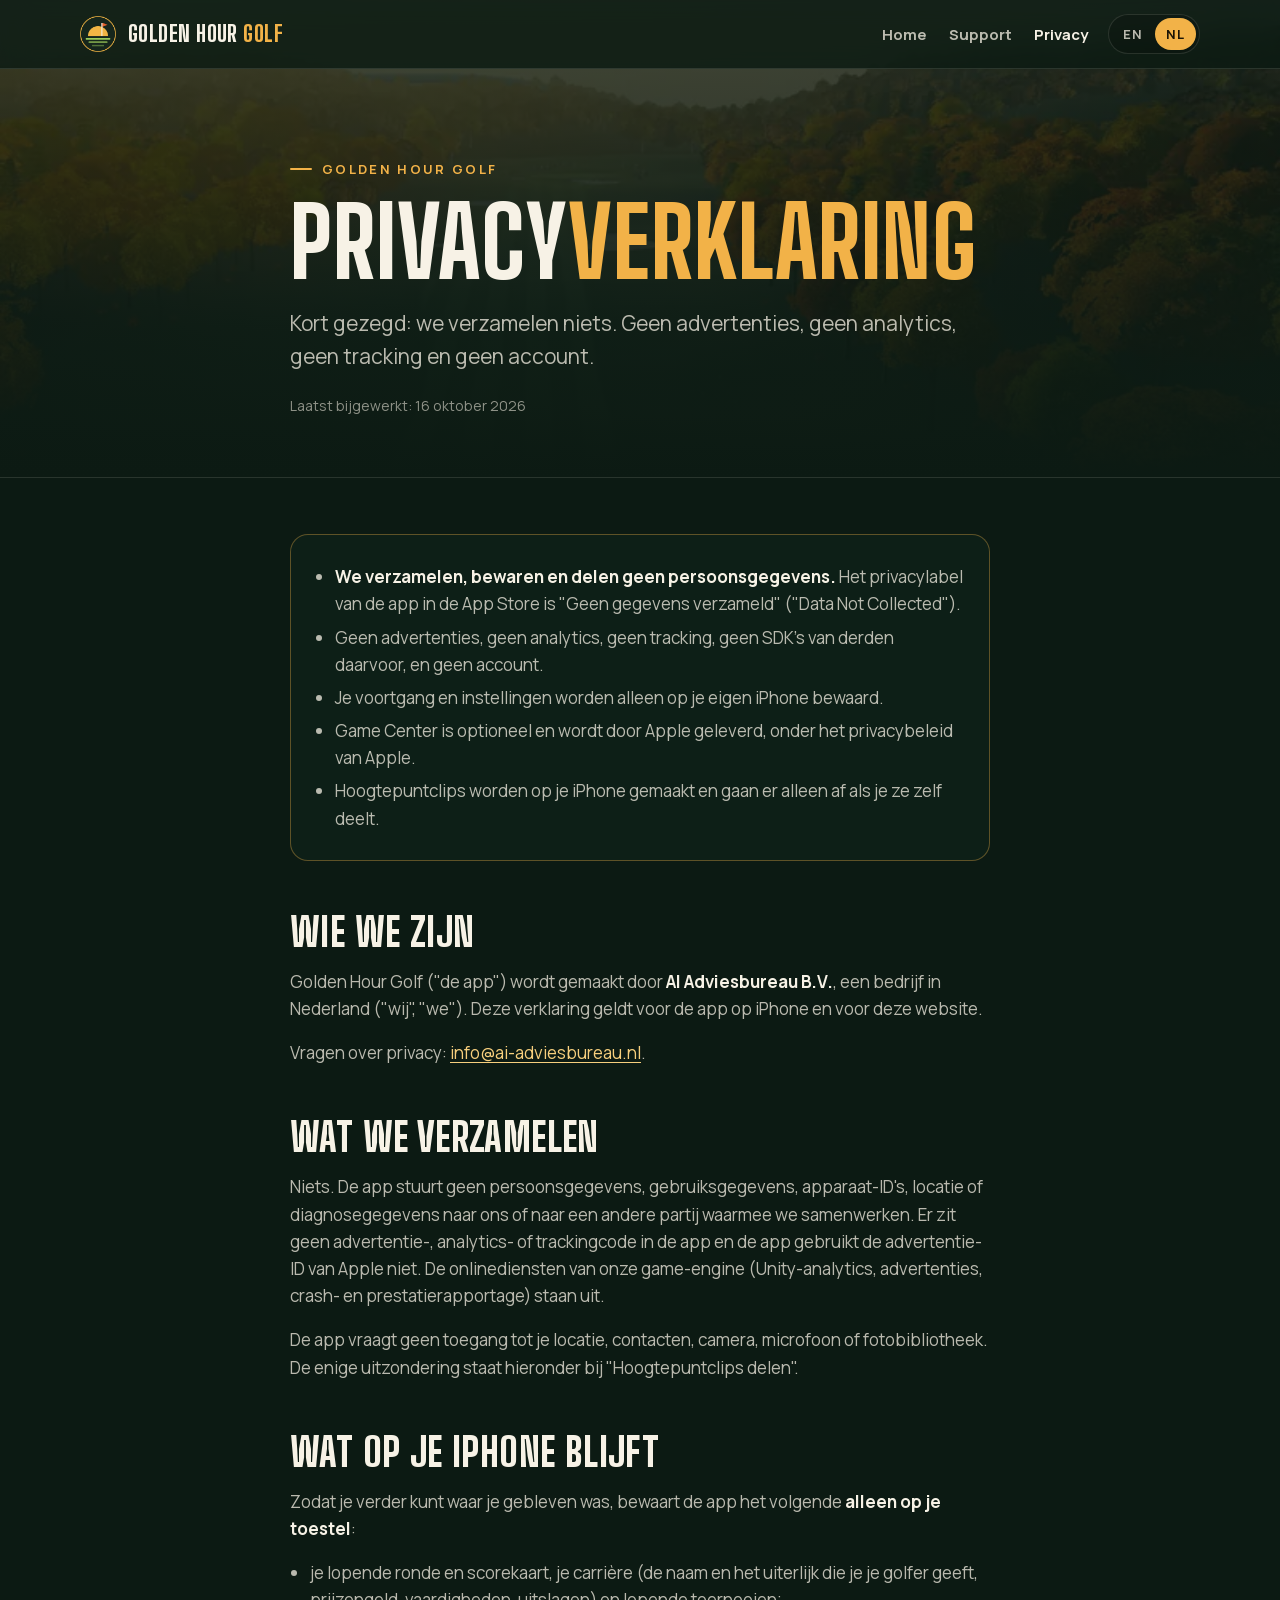
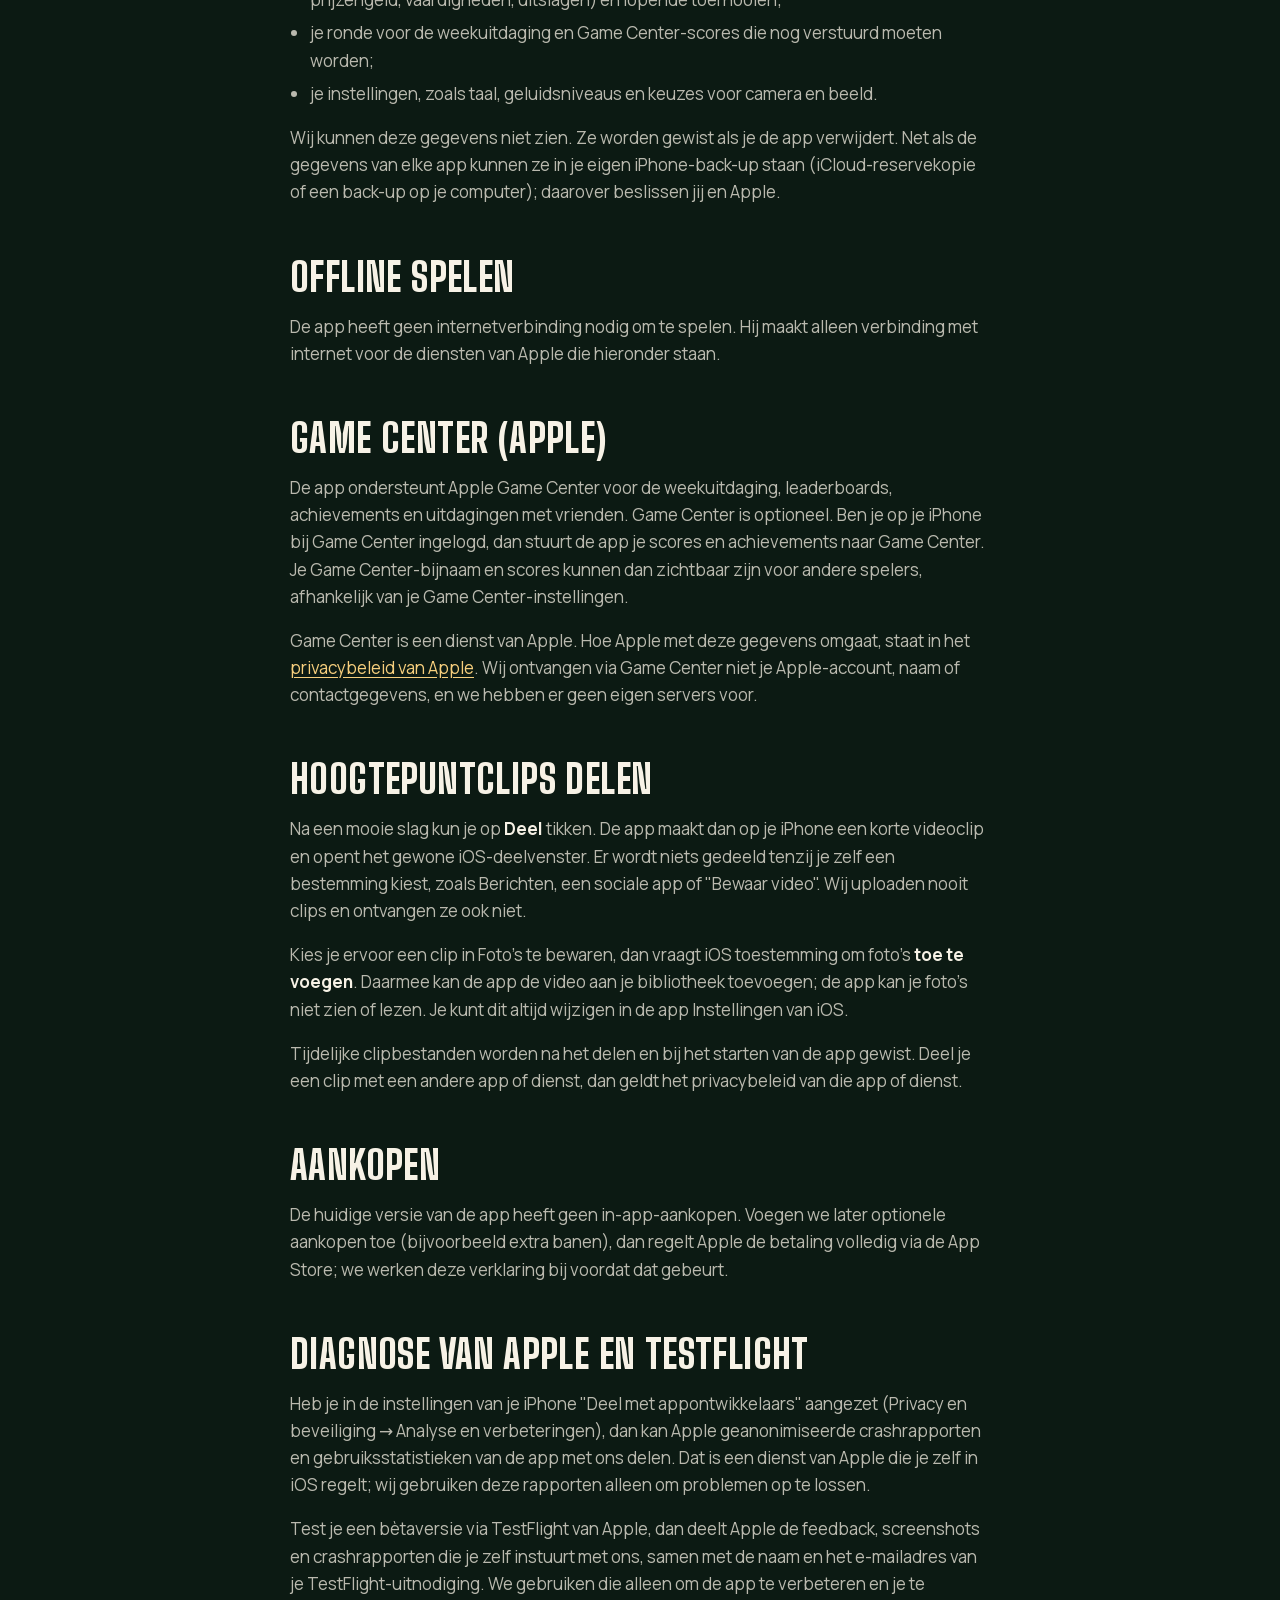
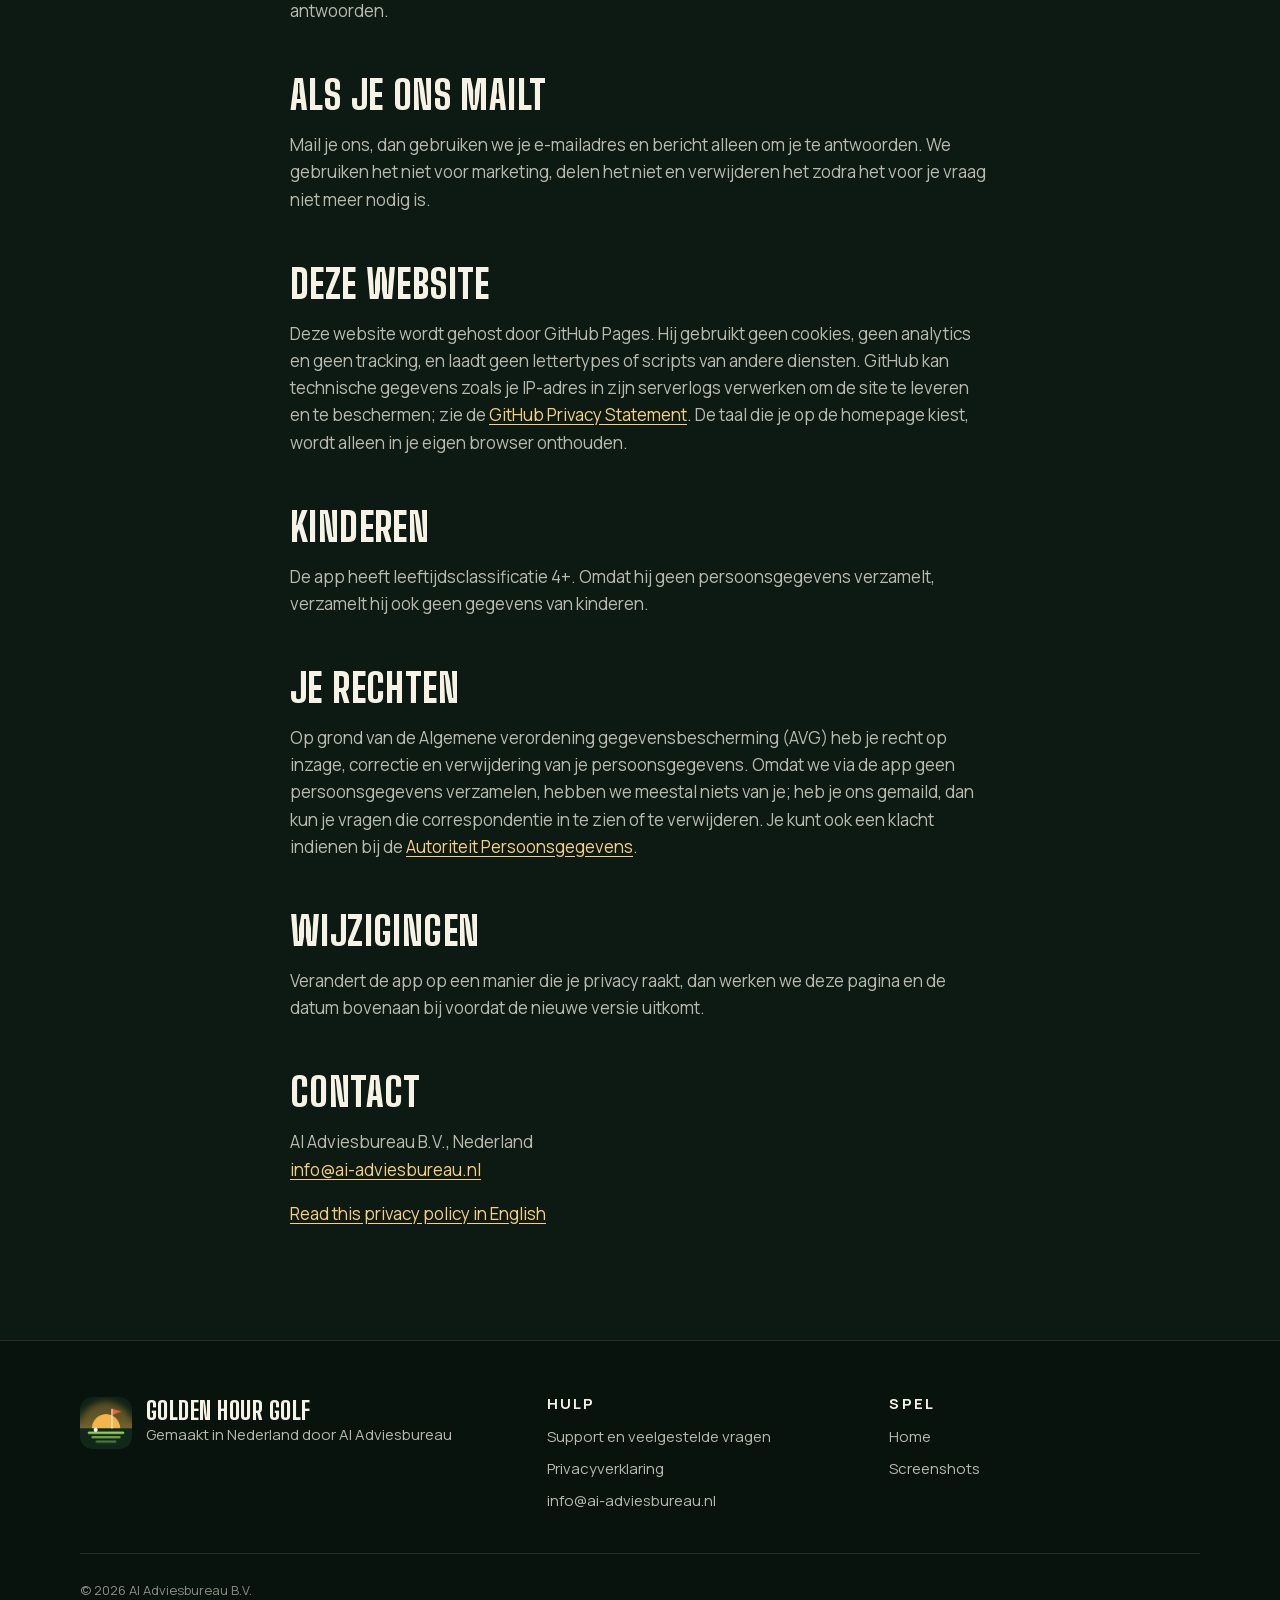
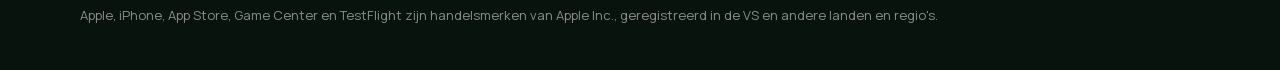
==== privacy-nl.html @ c40ef4cb "Golden Hour Golf website Co-Authored-By: Claude Opus 5.5 <noreply@anthropic.com>" ====
<!doctype html>
<html lang="nl">
<head>
  <meta charset="utf-8">
  <meta name="viewport" content="width=device-width, initial-scale=1, viewport-fit=cover">
  <title>Privacyverklaring · Golden Hour Golf</title>
  <meta name="description" content="Privacyverklaring van Golden Hour Golf voor iPhone. We verzamelen geen persoonsgegevens: geen advertenties, geen analytics, geen tracking, geen account.">
  <link rel="canonical" href="https://ai-adviesbureau.github.io/golden-hour-golf/privacy-nl.html">
  <link rel="alternate" hreflang="en" href="https://ai-adviesbureau.github.io/golden-hour-golf/privacy.html">
  <link rel="alternate" hreflang="nl" href="https://ai-adviesbureau.github.io/golden-hour-golf/privacy-nl.html">
  <meta name="theme-color" content="#0c1a13">
  <link rel="icon" type="image/png" sizes="32x32" href="assets/img/favicon-32.png">
  <link rel="apple-touch-icon" href="assets/img/apple-touch-icon.png">
  <meta property="og:type" content="website">
  <meta property="og:site_name" content="Golden Hour Golf">
  <meta property="og:title" content="Privacyverklaring · Golden Hour Golf">
  <meta property="og:description" content="We verzamelen geen persoonsgegevens. Geen advertenties, geen analytics, geen tracking, geen account.">
  <meta property="og:url" content="https://ai-adviesbureau.github.io/golden-hour-golf/privacy-nl.html">
  <meta property="og:image" content="https://ai-adviesbureau.github.io/golden-hour-golf/assets/img/og-image.jpg">
  <meta property="og:locale" content="nl_NL">
  <meta name="twitter:card" content="summary_large_image">
  <link rel="stylesheet" href="assets/css/site.css">
</head>
<body>
  <a class="skip-link" href="#main">Naar de inhoud</a>
  <header class="site-header always-solid">
    <nav class="wrap nav" aria-label="Hoofdmenu">
      <a class="brand" href="./?lang=nl" aria-label="Golden Hour Golf, home"><img src="assets/img/logo.png" alt="" width="36" height="36"><span class="brand-text">Golden Hour <span>Golf</span></span></a>
      <ul class="nav-links">
        <li><a href="./?lang=nl">Home</a></li>
        <li><a href="support-nl.html">Support</a></li>
        <li><a href="privacy-nl.html" aria-current="page">Privacy</a></li>
      </ul>
      <div class="lang-switch" aria-label="Taal">
        <a href="privacy.html" lang="en" hreflang="en">EN</a>
        <a href="privacy-nl.html" aria-current="true" lang="nl" hreflang="nl">NL</a>
      </div>
    </nav>
  </header>

  <main id="main">
    <div class="doc-hero">
      <img src="assets/img/course-800.webp" alt="" width="800" height="431">
      <div class="wrap">
        <p class="eyebrow">Golden Hour Golf</p>
        <h1>Privacy<span class="gold">verklaring</span></h1>
        <p class="lead">Kort gezegd: we verzamelen niets. Geen advertenties, geen analytics, geen tracking en geen account.</p>
        <p class="updated">Laatst bijgewerkt: 16 oktober 2026</p>
      </div>
    </div>

    <article class="wrap doc">
      <div class="summary-box">
        <ul>
          <li><strong>We verzamelen, bewaren en delen geen persoonsgegevens.</strong> Het privacylabel van de app in de App Store is "Geen gegevens verzameld" ("Data Not Collected").</li>
          <li>Geen advertenties, geen analytics, geen tracking, geen SDK's van derden daarvoor, en geen account.</li>
          <li>Je voortgang en instellingen worden alleen op je eigen iPhone bewaard.</li>
          <li>Game Center is optioneel en wordt door Apple geleverd, onder het privacybeleid van Apple.</li>
          <li>Hoogtepuntclips worden op je iPhone gemaakt en gaan er alleen af als je ze zelf deelt.</li>
        </ul>
      </div>

      <h2>Wie we zijn</h2>
      <p>Golden Hour Golf ("de app") wordt gemaakt door <strong>AI Adviesbureau B.V.</strong>, een bedrijf in Nederland ("wij", "we"). Deze verklaring geldt voor de app op iPhone en voor deze website.</p>
      <p>Vragen over privacy: <a href="mailto:info@ai-adviesbureau.nl">info@ai-adviesbureau.nl</a>.</p>

      <h2>Wat we verzamelen</h2>
      <p>Niets. De app stuurt geen persoonsgegevens, gebruiksgegevens, apparaat-ID's, locatie of diagnosegegevens naar ons of naar een andere partij waarmee we samenwerken. Er zit geen advertentie-, analytics- of trackingcode in de app en de app gebruikt de advertentie-ID van Apple niet. De onlinediensten van onze game-engine (Unity-analytics, advertenties, crash- en prestatierapportage) staan uit.</p>
      <p>De app vraagt geen toegang tot je locatie, contacten, camera, microfoon of fotobibliotheek. De enige uitzondering staat hieronder bij "Hoogtepuntclips delen".</p>

      <h2>Wat op je iPhone blijft</h2>
      <p>Zodat je verder kunt waar je gebleven was, bewaart de app het volgende <strong>alleen op je toestel</strong>:</p>
      <ul>
        <li>je lopende ronde en scorekaart, je carrière (de naam en het uiterlijk die je je golfer geeft, prijzengeld, vaardigheden, uitslagen) en lopende toernooien;</li>
        <li>je ronde voor de weekuitdaging en Game Center-scores die nog verstuurd moeten worden;</li>
        <li>je instellingen, zoals taal, geluidsniveaus en keuzes voor camera en beeld.</li>
      </ul>
      <p>Wij kunnen deze gegevens niet zien. Ze worden gewist als je de app verwijdert. Net als de gegevens van elke app kunnen ze in je eigen iPhone-back-up staan (iCloud-reservekopie of een back-up op je computer); daarover beslissen jij en Apple.</p>

      <h2>Offline spelen</h2>
      <p>De app heeft geen internetverbinding nodig om te spelen. Hij maakt alleen verbinding met internet voor de diensten van Apple die hieronder staan.</p>

      <h2>Game Center (Apple)</h2>
      <p>De app ondersteunt Apple Game Center voor de weekuitdaging, leaderboards, achievements en uitdagingen met vrienden. Game Center is optioneel. Ben je op je iPhone bij Game Center ingelogd, dan stuurt de app je scores en achievements naar Game Center. Je Game Center-bijnaam en scores kunnen dan zichtbaar zijn voor andere spelers, afhankelijk van je Game Center-instellingen.</p>
      <p>Game Center is een dienst van Apple. Hoe Apple met deze gegevens omgaat, staat in het <a href="https://www.apple.com/nl/legal/privacy/" rel="noopener">privacybeleid van Apple</a>. Wij ontvangen via Game Center niet je Apple-account, naam of contactgegevens, en we hebben er geen eigen servers voor.</p>

      <h2>Hoogtepuntclips delen</h2>
      <p>Na een mooie slag kun je op <strong>Deel</strong> tikken. De app maakt dan op je iPhone een korte videoclip en opent het gewone iOS-deelvenster. Er wordt niets gedeeld tenzij je zelf een bestemming kiest, zoals Berichten, een sociale app of "Bewaar video". Wij uploaden nooit clips en ontvangen ze ook niet.</p>
      <p>Kies je ervoor een clip in Foto's te bewaren, dan vraagt iOS toestemming om foto's <strong>toe te voegen</strong>. Daarmee kan de app de video aan je bibliotheek toevoegen; de app kan je foto's niet zien of lezen. Je kunt dit altijd wijzigen in de app Instellingen van iOS.</p>
      <p>Tijdelijke clipbestanden worden na het delen en bij het starten van de app gewist. Deel je een clip met een andere app of dienst, dan geldt het privacybeleid van die app of dienst.</p>

      <h2>Aankopen</h2>
      <p>De huidige versie van de app heeft geen in-app-aankopen. Voegen we later optionele aankopen toe (bijvoorbeeld extra banen), dan regelt Apple de betaling volledig via de App Store; we werken deze verklaring bij voordat dat gebeurt.</p>

      <h2>Diagnose van Apple en TestFlight</h2>
      <p>Heb je in de instellingen van je iPhone "Deel met appontwikkelaars" aangezet (Privacy en beveiliging → Analyse en verbeteringen), dan kan Apple geanonimiseerde crashrapporten en gebruiksstatistieken van de app met ons delen. Dat is een dienst van Apple die je zelf in iOS regelt; wij gebruiken deze rapporten alleen om problemen op te lossen.</p>
      <p>Test je een bètaversie via TestFlight van Apple, dan deelt Apple de feedback, screenshots en crashrapporten die je zelf instuurt met ons, samen met de naam en het e-mailadres van je TestFlight-uitnodiging. We gebruiken die alleen om de app te verbeteren en je te antwoorden.</p>

      <h2>Als je ons mailt</h2>
      <p>Mail je ons, dan gebruiken we je e-mailadres en bericht alleen om je te antwoorden. We gebruiken het niet voor marketing, delen het niet en verwijderen het zodra het voor je vraag niet meer nodig is.</p>

      <h2>Deze website</h2>
      <p>Deze website wordt gehost door GitHub Pages. Hij gebruikt geen cookies, geen analytics en geen tracking, en laadt geen lettertypes of scripts van andere diensten. GitHub kan technische gegevens zoals je IP-adres in zijn serverlogs verwerken om de site te leveren en te beschermen; zie de <a href="https://docs.github.com/en/site-policy/privacy-policies/github-general-privacy-statement" rel="noopener">GitHub Privacy Statement</a>. De taal die je op de homepage kiest, wordt alleen in je eigen browser onthouden.</p>

      <h2>Kinderen</h2>
      <p>De app heeft leeftijdsclassificatie 4+. Omdat hij geen persoonsgegevens verzamelt, verzamelt hij ook geen gegevens van kinderen.</p>

      <h2>Je rechten</h2>
      <p>Op grond van de Algemene verordening gegevensbescherming (AVG) heb je recht op inzage, correctie en verwijdering van je persoonsgegevens. Omdat we via de app geen persoonsgegevens verzamelen, hebben we meestal niets van je; heb je ons gemaild, dan kun je vragen die correspondentie in te zien of te verwijderen. Je kunt ook een klacht indienen bij de <a href="https://www.autoriteitpersoonsgegevens.nl" rel="noopener">Autoriteit Persoonsgegevens</a>.</p>

      <h2>Wijzigingen</h2>
      <p>Verandert de app op een manier die je privacy raakt, dan werken we deze pagina en de datum bovenaan bij voordat de nieuwe versie uitkomt.</p>

      <h2>Contact</h2>
      <p>AI Adviesbureau B.V., Nederland<br>
      <a href="mailto:info@ai-adviesbureau.nl">info@ai-adviesbureau.nl</a></p>
      <p><a href="privacy.html" hreflang="en" lang="en">Read this privacy policy in English</a></p>
    </article>
  </main>

  <footer class="site-footer">
    <div class="wrap">
      <div class="footer-grid">
        <div>
          <div class="made-in"><img src="assets/img/app-icon-256.png" alt="" width="52" height="52" loading="lazy"><div><strong>Golden Hour Golf</strong><span>Gemaakt in Nederland door AI Adviesbureau</span></div></div>
        </div>
        <div>
          <h2>Hulp</h2>
          <ul>
            <li><a href="support-nl.html">Support en veelgestelde vragen</a></li>
            <li><a href="privacy-nl.html">Privacyverklaring</a></li>
            <li><a href="mailto:info@ai-adviesbureau.nl">info@ai-adviesbureau.nl</a></li>
          </ul>
        </div>
        <div>
          <h2>Spel</h2>
          <ul><li><a href="./?lang=nl">Home</a></li><li><a href="./?lang=nl#screenshots">Screenshots</a></li></ul>
        </div>
      </div>
      <div class="legal">
        <p>© 2026 AI Adviesbureau B.V.</p>
        <p>Apple, iPhone, App Store, Game Center en TestFlight zijn handelsmerken van Apple Inc., geregistreerd in de VS en andere landen en regio's.</p>
      </div>
    </div>
  </footer>
</body>
</html>
---- assets/css/site.css ----
/* Golden Hour Golf website. Plain CSS, no build step. */

@font-face {
  font-family: "Big Shoulders Display";
  src: url("../fonts/BigShouldersDisplay-ExtraBold.woff") format("woff");
  font-weight: 800;
  font-display: swap;
}
@font-face {
  font-family: "Manrope";
  src: url("../fonts/Manrope-Regular.woff") format("woff");
  font-weight: 400;
  font-display: swap;
}
@font-face {
  font-family: "Manrope";
  src: url("../fonts/Manrope-Bold.woff") format("woff");
  font-weight: 700;
  font-display: swap;
}

:root {
  color-scheme: dark;
  --bg: #0c1a13;
  --bg-2: #10241a;
  --bg-3: #163022;
  --line: rgba(247, 242, 230, 0.12);
  --glass: rgba(16, 36, 26, 0.62);
  --cream: #f7f2e6;
  --muted: rgba(247, 242, 230, 0.74);
  --faint: rgba(247, 242, 230, 0.55);
  --gold: #f2b248;
  --gold-2: #f7cf7d;
  --flag: #e8643a;
  --grass: #9bcd5f;
  --radius: 18px;
  --max: 1200px;
  --gutter: clamp(16px, 4vw, 40px);
  --display: "Big Shoulders Display", "Arial Narrow", Impact, sans-serif;
  --body: "Manrope", system-ui, -apple-system, "Segoe UI", Roboto, sans-serif;
}

*,
*::before,
*::after { box-sizing: border-box; }

html { -webkit-text-size-adjust: 100%; scroll-behavior: smooth; }
@media (prefers-reduced-motion: reduce) { html { scroll-behavior: auto; } }

body {
  margin: 0;
  background: var(--bg);
  color: var(--cream);
  font-family: var(--body);
  font-size: 17px;
  line-height: 1.6;
  -webkit-font-smoothing: antialiased;
  overflow-x: hidden;
}

img, video { display: block; max-width: 100%; height: auto; }
a { color: var(--gold-2); text-underline-offset: 3px; }
a:hover { color: var(--gold); }
:focus-visible { outline: 3px solid var(--gold); outline-offset: 3px; border-radius: 6px; }

.skip-link {
  position: absolute; left: 12px; top: -60px; z-index: 100;
  background: var(--gold); color: #1a1406; padding: 10px 16px; border-radius: 10px;
  font-weight: 700; text-decoration: none;
}
.skip-link:focus { top: 12px; }

[hidden] { display: none !important; }

.visually-hidden {
  position: absolute !important; width: 1px; height: 1px; overflow: hidden;
  clip: rect(0 0 0 0); clip-path: inset(50%); white-space: nowrap;
}

.wrap { width: 100%; max-width: var(--max); margin: 0 auto; padding: 0 var(--gutter); }

/* Type */
h1, h2, h3, .display {
  font-family: var(--display);
  font-weight: 800;
  text-transform: uppercase;
  letter-spacing: 0.01em;
  line-height: 0.95;
  margin: 0;
}
h1 { font-size: clamp(56px, 11vw, 132px); }
h2 { font-size: clamp(40px, 6.4vw, 76px); }
h3 { font-size: clamp(26px, 3vw, 32px); line-height: 1.05; }
.gold { color: var(--gold); }
.eyebrow {
  display: inline-flex; align-items: center; gap: 10px;
  font-size: 13px; font-weight: 700; letter-spacing: 0.18em; text-transform: uppercase;
  color: var(--gold);
  margin: 0 0 18px;
}
.eyebrow::before {
  content: ""; width: 22px; height: 2px; background: currentColor; border-radius: 2px;
}
.lead { font-size: clamp(18px, 2vw, 21px); color: var(--muted); max-width: 38em; }
.rule { width: 72px; height: 3px; background: var(--gold); border: 0; margin: 22px 0; border-radius: 2px; }

/* Header */
.site-header {
  position: fixed; inset: 0 0 auto 0; z-index: 50;
  transition: background-color 0.3s ease, border-color 0.3s ease, backdrop-filter 0.3s ease;
  border-bottom: 1px solid transparent;
}
.site-header.is-solid,
.site-header.always-solid {
  background: rgba(12, 26, 19, 0.82);
  -webkit-backdrop-filter: blur(14px) saturate(140%);
  backdrop-filter: blur(14px) saturate(140%);
  border-bottom-color: var(--line);
}
.nav { display: flex; align-items: center; gap: 20px; height: 68px; }
.brand {
  display: inline-flex; align-items: center; gap: 12px; text-decoration: none; color: var(--cream);
  font-family: var(--display); font-weight: 800; text-transform: uppercase; font-size: 22px; letter-spacing: 0.02em;
  margin-right: auto; white-space: nowrap;
}
.brand img { width: 36px; height: 36px; }
.brand-text > span { color: var(--gold); }
.nav-links { display: flex; gap: 22px; list-style: none; margin: 0; padding: 0; }
.nav-links a { color: var(--muted); text-decoration: none; font-weight: 700; font-size: 15px; }
.nav-links a:hover, .nav-links a[aria-current="page"] { color: var(--cream); }
.lang-switch {
  display: inline-flex; border: 1px solid var(--line); border-radius: 999px; padding: 3px; gap: 2px;
  background: rgba(0, 0, 0, 0.18);
}
.lang-switch a, .lang-switch button {
  font: inherit; font-size: 13px; font-weight: 700; letter-spacing: 0.06em;
  color: var(--muted); background: none; border: 0; cursor: pointer; text-decoration: none;
  padding: 6px 11px; border-radius: 999px; min-width: 40px; min-height: 32px; text-align: center;
}
.lang-switch [aria-current="true"], .lang-switch [aria-pressed="true"] { background: var(--gold); color: #1a1406; }
@media (max-width: 760px) {
  .nav-links { display: none; }
  .brand { font-size: 19px; gap: 10px; }
  .brand img { width: 32px; height: 32px; }
}
@media (max-width: 380px) {
  .brand { font-size: 16px; }
  .lang-switch a, .lang-switch button { min-width: 36px; padding: 6px 8px; }
}
@media (max-width: 330px) {
  .brand-text { position: absolute; width: 1px; height: 1px; overflow: hidden; clip-path: inset(50%); }
}

/* Store buttons */
.cta-row { display: flex; flex-wrap: wrap; gap: 14px; align-items: center; }
.store-btn {
  display: inline-flex; align-items: center; gap: 14px;
  min-height: 60px; padding: 10px 24px 10px 18px;
  border-radius: 14px; text-decoration: none;
  background: var(--cream); color: #0c1a13;
  box-shadow: 0 10px 30px rgba(0, 0, 0, 0.35);
  transition: transform 0.2s ease, box-shadow 0.2s ease, background-color 0.2s ease;
}
.store-btn:hover { color: #0c1a13; transform: translateY(-2px); box-shadow: 0 14px 34px rgba(0, 0, 0, 0.45); }
.store-btn svg { width: 26px; height: 26px; flex: none; }
.store-btn .small { display: block; font-size: 12px; font-weight: 700; letter-spacing: 0.04em; line-height: 1.1; opacity: 0.75; }
.store-btn .big { display: block; font-size: 21px; font-weight: 700; line-height: 1.1; letter-spacing: -0.01em; }
.store-btn.is-soon {
  background: rgba(16, 36, 26, 0.55); color: var(--cream); border: 1px solid rgba(242, 178, 72, 0.6);
  -webkit-backdrop-filter: blur(10px); backdrop-filter: blur(10px); cursor: default;
}
.store-btn.is-soon:hover { transform: none; color: var(--cream); }
.store-btn.is-soon svg { color: var(--gold); }
.btn-ghost {
  display: inline-flex; align-items: center; gap: 10px; min-height: 52px; padding: 0 20px;
  border-radius: 999px; border: 1px solid var(--line); color: var(--cream); text-decoration: none; font-weight: 700;
  background: rgba(0, 0, 0, 0.2);
}
.btn-ghost:hover { color: var(--cream); border-color: var(--gold); }
.cta-note { font-size: 14px; color: var(--faint); margin: 14px 0 0; }

/* Hero */
.hero {
  position: relative; min-height: 100vh; min-height: 100svh;
  display: flex; align-items: flex-end;
  padding: 120px 0 clamp(48px, 9vh, 96px);
  overflow: hidden; isolation: isolate;
}
.hero-media, .hero-media video, .hero-media img {
  position: absolute; inset: 0; width: 100%; height: 100%; object-fit: cover; z-index: -2;
}
.hero-media video, .hero-media img { object-position: 30% 50%; }
.hero::after {
  content: ""; position: absolute; inset: 0; z-index: -1;
  background:
    linear-gradient(180deg, rgba(12, 26, 19, 0.55) 0%, rgba(12, 26, 19, 0) 22%),
    linear-gradient(0deg, rgba(12, 26, 19, 1) 0%, rgba(12, 26, 19, 0.75) 26%, rgba(12, 26, 19, 0) 62%),
    linear-gradient(90deg, rgba(12, 26, 19, 0.0) 35%, rgba(12, 26, 19, 0.72) 100%);
}
.hero-inner { display: grid; justify-items: end; text-align: right; }
.hero h1 { text-shadow: 0 4px 40px rgba(0, 0, 0, 0.35); }
.hero .lead { color: rgba(247, 242, 230, 0.86); margin: 0 0 30px; }
.hero .rule { margin: 26px 0; }
.hero .cta-row { justify-content: flex-end; }
.hero .eyebrow::before { display: none; }
.hero .eyebrow::after { content: ""; width: 22px; height: 2px; background: currentColor; border-radius: 2px; }
.hero-tools { position: absolute; left: var(--gutter); bottom: clamp(24px, 4vh, 40px); }
.icon-btn {
  display: inline-grid; place-items: center; width: 44px; height: 44px; border-radius: 999px;
  background: rgba(12, 26, 19, 0.55); border: 1px solid var(--line); color: var(--cream); cursor: pointer;
  -webkit-backdrop-filter: blur(8px); backdrop-filter: blur(8px);
}
.icon-btn svg { width: 18px; height: 18px; }
@media (max-width: 760px) {
  .hero-inner { justify-items: start; text-align: left; }
  .hero .cta-row { justify-content: flex-start; }
  .hero .eyebrow::after { display: none; }
  .hero .eyebrow::before { display: block; }
  .hero::after {
    background:
      linear-gradient(180deg, rgba(12, 26, 19, 0.6) 0%, rgba(12, 26, 19, 0) 25%),
      linear-gradient(0deg, rgba(12, 26, 19, 1) 0%, rgba(12, 26, 19, 0.85) 42%, rgba(12, 26, 19, 0.1) 75%);
  }
  .hero-tools { left: auto; right: var(--gutter); top: 84px; bottom: auto; }
}

/* Facts strip */
.facts {
  border-top: 1px solid var(--line); border-bottom: 1px solid var(--line);
  background: var(--bg-2);
}
.facts ul {
  list-style: none; margin: 0 auto; padding: 26px var(--gutter);
  display: grid; grid-template-columns: repeat(4, 1fr); gap: 18px;
}
.facts li { display: grid; gap: 4px; }
.facts strong { font-family: var(--display); font-weight: 800; font-size: clamp(30px, 4vw, 44px); line-height: 1; color: var(--gold); text-transform: uppercase; }
.facts span { color: var(--muted); font-size: 14px; }
@media (max-width: 760px) { .facts ul { grid-template-columns: repeat(2, 1fr); gap: 22px 16px; } }

/* Sections */
section { position: relative; }
.section { padding: clamp(72px, 11vw, 140px) 0; }
.section-head { max-width: 760px; margin-bottom: clamp(36px, 5vw, 60px); }
.section-head .lead { margin-top: 18px; }

.feature {
  display: grid; grid-template-columns: 1.25fr 1fr; gap: clamp(28px, 5vw, 72px); align-items: center;
}
.feature + .feature { margin-top: clamp(72px, 10vw, 130px); }
.feature.flip { grid-template-columns: 1fr 1.25fr; }
.feature.flip .feature-media { order: 2; }
.feature-media { position: relative; }
.shot {
  border-radius: var(--radius); overflow: hidden; background: var(--bg-3);
  box-shadow: 0 30px 80px rgba(0, 0, 0, 0.45), 0 0 0 1px var(--line);
  aspect-ratio: 2868 / 1320;
}
.shot img { width: 100%; height: 100%; object-fit: cover; }
.shot.tall { aspect-ratio: 16 / 10; }
.shot-pair { position: relative; padding-bottom: 16%; }
.shot-pair .shot:nth-child(2) {
  position: absolute; width: 58%; right: -4%; bottom: 0;
  box-shadow: 0 30px 70px rgba(0, 0, 0, 0.6), 0 0 0 1px rgba(242, 178, 72, 0.4);
}
.feature-copy h2 { font-size: clamp(38px, 5vw, 64px); }
.feature-copy .lead { margin: 18px 0 0; }
.ticks { list-style: none; padding: 0; margin: 26px 0 0; display: grid; gap: 12px; }
.ticks li { position: relative; padding-left: 30px; color: var(--muted); }
.ticks li::before {
  content: ""; position: absolute; left: 0; top: 0.62em; width: 14px; height: 2px; background: var(--gold); border-radius: 2px;
}
.ticks strong { color: var(--cream); }
@media (max-width: 860px) {
  .feature, .feature.flip { grid-template-columns: 1fr; }
  .feature.flip .feature-media { order: 0; }
  .shot-pair .shot:nth-child(2) { right: 0; }
}

/* Banner with full-bleed photo */
.banner {
  position: relative; overflow: hidden; isolation: isolate;
  padding: clamp(110px, 18vw, 220px) 0;
}
.banner > img { position: absolute; inset: 0; width: 100%; height: 100%; object-fit: cover; z-index: -2; }
.banner::after {
  content: ""; position: absolute; inset: 0; z-index: -1;
  background: linear-gradient(90deg, rgba(12, 26, 19, 0.92) 0%, rgba(12, 26, 19, 0.6) 45%, rgba(12, 26, 19, 0.05) 100%),
              linear-gradient(0deg, var(--bg) 0%, rgba(12, 26, 19, 0) 25%), linear-gradient(180deg, var(--bg) 0%, rgba(12, 26, 19, 0) 25%);
}
.banner .wrap > div { max-width: 640px; }
.banner .lead { margin-top: 18px; }

/* Challenge card (pure HTML mock of the weekly page) */
.challenge-card {
  background: linear-gradient(160deg, rgba(31, 61, 43, 0.95), rgba(14, 30, 22, 0.98));
  border: 1px solid rgba(242, 178, 72, 0.35); border-radius: var(--radius);
  padding: clamp(20px, 3vw, 32px); box-shadow: 0 30px 80px rgba(0, 0, 0, 0.45);
}
.challenge-top { display: flex; justify-content: space-between; gap: 12px; align-items: baseline; flex-wrap: wrap; }
.challenge-top .display { font-size: clamp(30px, 4vw, 42px); }
.chip {
  display: inline-block; font-size: 12px; font-weight: 700; letter-spacing: 0.14em; text-transform: uppercase;
  color: #1a1406; background: var(--gold); border-radius: 999px; padding: 4px 10px;
}
.conds { display: grid; grid-template-columns: repeat(3, 1fr); gap: 10px; margin: 20px 0; }
.conds div { background: rgba(0, 0, 0, 0.22); border-radius: 12px; padding: 12px; }
.conds small { display: block; font-size: 11px; letter-spacing: 0.14em; text-transform: uppercase; color: var(--faint); font-weight: 700; }
.conds b { font-family: var(--display); font-size: 24px; text-transform: uppercase; }
.tabs-mock { display: flex; gap: 6px; margin-bottom: 10px; }
.tabs-mock span { font-size: 13px; font-weight: 700; padding: 6px 12px; border-radius: 999px; color: var(--muted); border: 1px solid var(--line); }
.tabs-mock span:first-child { background: var(--cream); color: var(--bg); border-color: var(--cream); }
.board { width: 100%; border-collapse: collapse; font-size: 15px; }
.board td { padding: 9px 6px; border-top: 1px solid var(--line); }
.board td:first-child { width: 2.5em; color: var(--faint); font-weight: 700; }
.board td:last-child { text-align: right; font-family: var(--display); font-size: 20px; }
.board tr.me td { color: var(--gold); }
.board tr.me td:first-child { color: var(--gold); }
.card-foot { font-size: 13px; color: var(--faint); margin: 14px 0 0; }

/* Phone frame for the vertical highlight */
.phone {
  position: relative; width: min(300px, 70vw); margin: 0 auto; aspect-ratio: 9 / 19.5;
  border-radius: 46px; padding: 12px; background: #050a07;
  box-shadow: 0 0 0 2px #2a3a30, 0 40px 90px rgba(0, 0, 0, 0.6), 0 0 120px rgba(242, 178, 72, 0.12);
}
.phone video, .phone img { width: 100%; height: 100%; object-fit: cover; border-radius: 36px; background: #10241a; }
.phone::before {
  content: ""; position: absolute; top: 22px; left: 50%; transform: translateX(-50%);
  width: 30%; height: 26px; background: #050a07; border-radius: 20px; z-index: 2;
}
.phone .icon-btn { position: absolute; right: 22px; bottom: 26px; z-index: 3; }

/* Gallery */
.gallery { position: relative; }
.gallery-track {
  display: grid; grid-auto-flow: column; grid-auto-columns: min(86%, 900px); gap: 18px;
  --edge: max(var(--gutter), calc((100vw - var(--max)) / 2 + var(--gutter)));
  overflow-x: auto; scroll-snap-type: x mandatory; scroll-padding: 0 var(--edge);
  padding: 6px var(--edge) 24px; margin: 0;
  list-style: none; scrollbar-width: thin; scrollbar-color: rgba(242, 178, 72, 0.5) transparent;
}
.gallery-track li { scroll-snap-align: start; }
.gallery-track button {
  display: block; width: 100%; padding: 0; border: 0; background: none; cursor: zoom-in; border-radius: 14px;
}
.gallery-track img {
  width: 100%; aspect-ratio: 2868 / 1320; object-fit: cover; border-radius: 14px; background: var(--bg-3);
  box-shadow: 0 18px 50px rgba(0, 0, 0, 0.45), 0 0 0 1px var(--line);
}
.gallery-controls { display: flex; gap: 10px; justify-content: flex-end; margin-top: -40px; margin-bottom: 26px; }
@media (max-width: 760px) { .gallery-controls { margin-top: 0; justify-content: flex-start; } }

.lightbox {
  border: 0; padding: 0; background: transparent; max-width: 96vw; max-height: 92vh; width: 1400px;
}
.lightbox::backdrop { background: rgba(5, 12, 8, 0.9); }
.lightbox img { width: 100%; height: auto; max-height: 86vh; object-fit: contain; border-radius: 12px; }
.lightbox .icon-btn { position: absolute; top: 10px; right: 10px; }

/* Specs grid */
.specs { display: grid; grid-template-columns: repeat(3, 1fr); gap: 16px; }
.spec {
  background: var(--glass); border: 1px solid var(--line); border-radius: var(--radius); padding: 24px;
}
.spec h3 { font-size: 24px; margin-bottom: 8px; color: var(--gold); }
.spec p { margin: 0; color: var(--muted); font-size: 16px; }
@media (max-width: 860px) { .specs { grid-template-columns: 1fr; } }

/* Final CTA */
.final { text-align: center; }
.final .wrap > div { max-width: 760px; margin: 0 auto; display: grid; justify-items: center; }
.final .cta-row { justify-content: center; margin-top: 30px; }
.final .banner-img { object-position: 50% 40%; }
.final.banner::after {
  background: radial-gradient(ellipse at center, rgba(12, 26, 19, 0.55) 0%, rgba(12, 26, 19, 0.85) 70%),
              linear-gradient(0deg, var(--bg) 0%, rgba(12, 26, 19, 0) 30%), linear-gradient(180deg, var(--bg) 0%, rgba(12, 26, 19, 0) 30%);
}

/* Footer */
.site-footer { border-top: 1px solid var(--line); background: #08130d; padding: 56px 0 40px; font-size: 15px; color: var(--muted); }
.footer-grid { display: grid; grid-template-columns: 1.4fr 1fr 1fr; gap: 32px; }
.footer-grid h2 { font-size: 15px; font-family: var(--body); letter-spacing: 0.14em; color: var(--cream); margin-bottom: 14px; }
.footer-grid ul { list-style: none; padding: 0; margin: 0; display: grid; gap: 8px; }
.footer-grid a { color: var(--muted); text-decoration: none; }
.footer-grid a:hover { color: var(--gold); }
.made-in { display: flex; align-items: center; gap: 14px; margin-bottom: 14px; }
.made-in img { width: 52px; height: 52px; border-radius: 12px; }
.made-in strong { display: block; color: var(--cream); font-family: var(--display); font-size: 24px; text-transform: uppercase; letter-spacing: 0.02em; line-height: 1; }
.legal { margin-top: 40px; padding-top: 22px; border-top: 1px solid var(--line); font-size: 13px; color: var(--faint); }
.legal p { margin: 4px 0; }
@media (max-width: 760px) { .footer-grid { grid-template-columns: 1fr; } }

/* Document pages (privacy, support) */
.doc-hero {
  position: relative; padding: 150px 0 60px; overflow: hidden; isolation: isolate;
  border-bottom: 1px solid var(--line);
}
.doc-hero > img { position: absolute; inset: 0; width: 100%; height: 100%; object-fit: cover; z-index: -2; opacity: 0.5; }
.doc-hero::after {
  content: ""; position: absolute; inset: 0; z-index: -1;
  background: linear-gradient(0deg, var(--bg) 0%, rgba(12, 26, 19, 0.7) 60%, rgba(12, 26, 19, 0.55) 100%);
}
.doc-hero .wrap { max-width: 780px; }
.doc-hero h1 { font-size: clamp(48px, 9vw, 96px); }
.doc-hero .lead { margin-top: 18px; }
.doc { max-width: 780px; padding-top: 56px; padding-bottom: 96px; }
.doc h2 { font-size: clamp(30px, 4vw, 40px); margin: 52px 0 14px; }
.doc h2:first-child { margin-top: 0; }
.doc h3 { font-family: var(--body); text-transform: none; font-size: 19px; letter-spacing: 0; margin: 26px 0 8px; font-weight: 700; }
.doc p, .doc li { color: var(--muted); }
.doc strong { color: var(--cream); }
.doc ul { padding-left: 1.2em; }
.doc li { margin: 6px 0; }
.updated { font-size: 14px; color: var(--faint); margin: 0; }
.summary-box {
  background: var(--glass); border: 1px solid rgba(242, 178, 72, 0.35); border-radius: var(--radius);
  padding: 22px 24px; margin: 0 0 36px;
}
.summary-box ul { margin: 0; padding-left: 1.2em; }
.contact-card {
  display: grid; grid-template-columns: auto 1fr; gap: 20px; align-items: center;
  background: var(--glass); border: 1px solid rgba(242, 178, 72, 0.35); border-radius: var(--radius); padding: 24px;
  margin-bottom: 44px;
}
.contact-card .display { font-size: 30px; }
.contact-card p { margin: 6px 0 0; }
.contact-card .mail { font-weight: 700; font-size: 20px; word-break: break-all; }
.contact-card svg { width: 46px; height: 46px; color: var(--gold); }
@media (max-width: 560px) { .contact-card { grid-template-columns: 1fr; } }

.faq details {
  border: 1px solid var(--line); border-radius: 14px; background: rgba(16, 36, 26, 0.5);
  margin: 10px 0; overflow: hidden;
}
.faq details[open] { border-color: rgba(242, 178, 72, 0.4); }
.faq summary {
  list-style: none; cursor: pointer; padding: 18px 54px 18px 20px; font-weight: 700; color: var(--cream);
  position: relative; min-height: 44px;
}
.faq summary::-webkit-details-marker { display: none; }
.faq summary::after {
  content: "+"; position: absolute; right: 20px; top: 50%; transform: translateY(-50%);
  font-size: 24px; color: var(--gold); font-weight: 400; line-height: 1;
}
.faq details[open] summary::after { content: "\2212"; }
.faq .answer { padding: 0 20px 18px; }
.faq .answer p:first-child { margin-top: 0; }
.faq-group { text-transform: uppercase !important; font-family: var(--body) !important; font-size: 13px !important; letter-spacing: 0.18em !important; color: var(--gold); margin: 40px 0 6px !important; }

/* 404 */
.notfound { min-height: 100svh; display: grid; place-items: center; text-align: center; padding: 100px 0 60px; position: relative; isolation: isolate; overflow: hidden; }
.notfound > img { position: absolute; inset: 0; width: 100%; height: 100%; object-fit: cover; z-index: -2; opacity: 0.55; }
.notfound::after { content: ""; position: absolute; inset: 0; z-index: -1; background: radial-gradient(ellipse at center, rgba(12, 26, 19, 0.6), rgba(12, 26, 19, 0.95) 75%); }
.notfound .display { font-size: clamp(90px, 22vw, 220px); color: var(--gold); }

/* Reveal on scroll (only when JS and motion are allowed) */
.js-motion .reveal { opacity: 0; transform: translateY(28px); transition: opacity 0.8s ease, transform 0.8s cubic-bezier(0.2, 0.7, 0.2, 1); }
.js-motion .reveal.is-visible { opacity: 1; transform: none; }
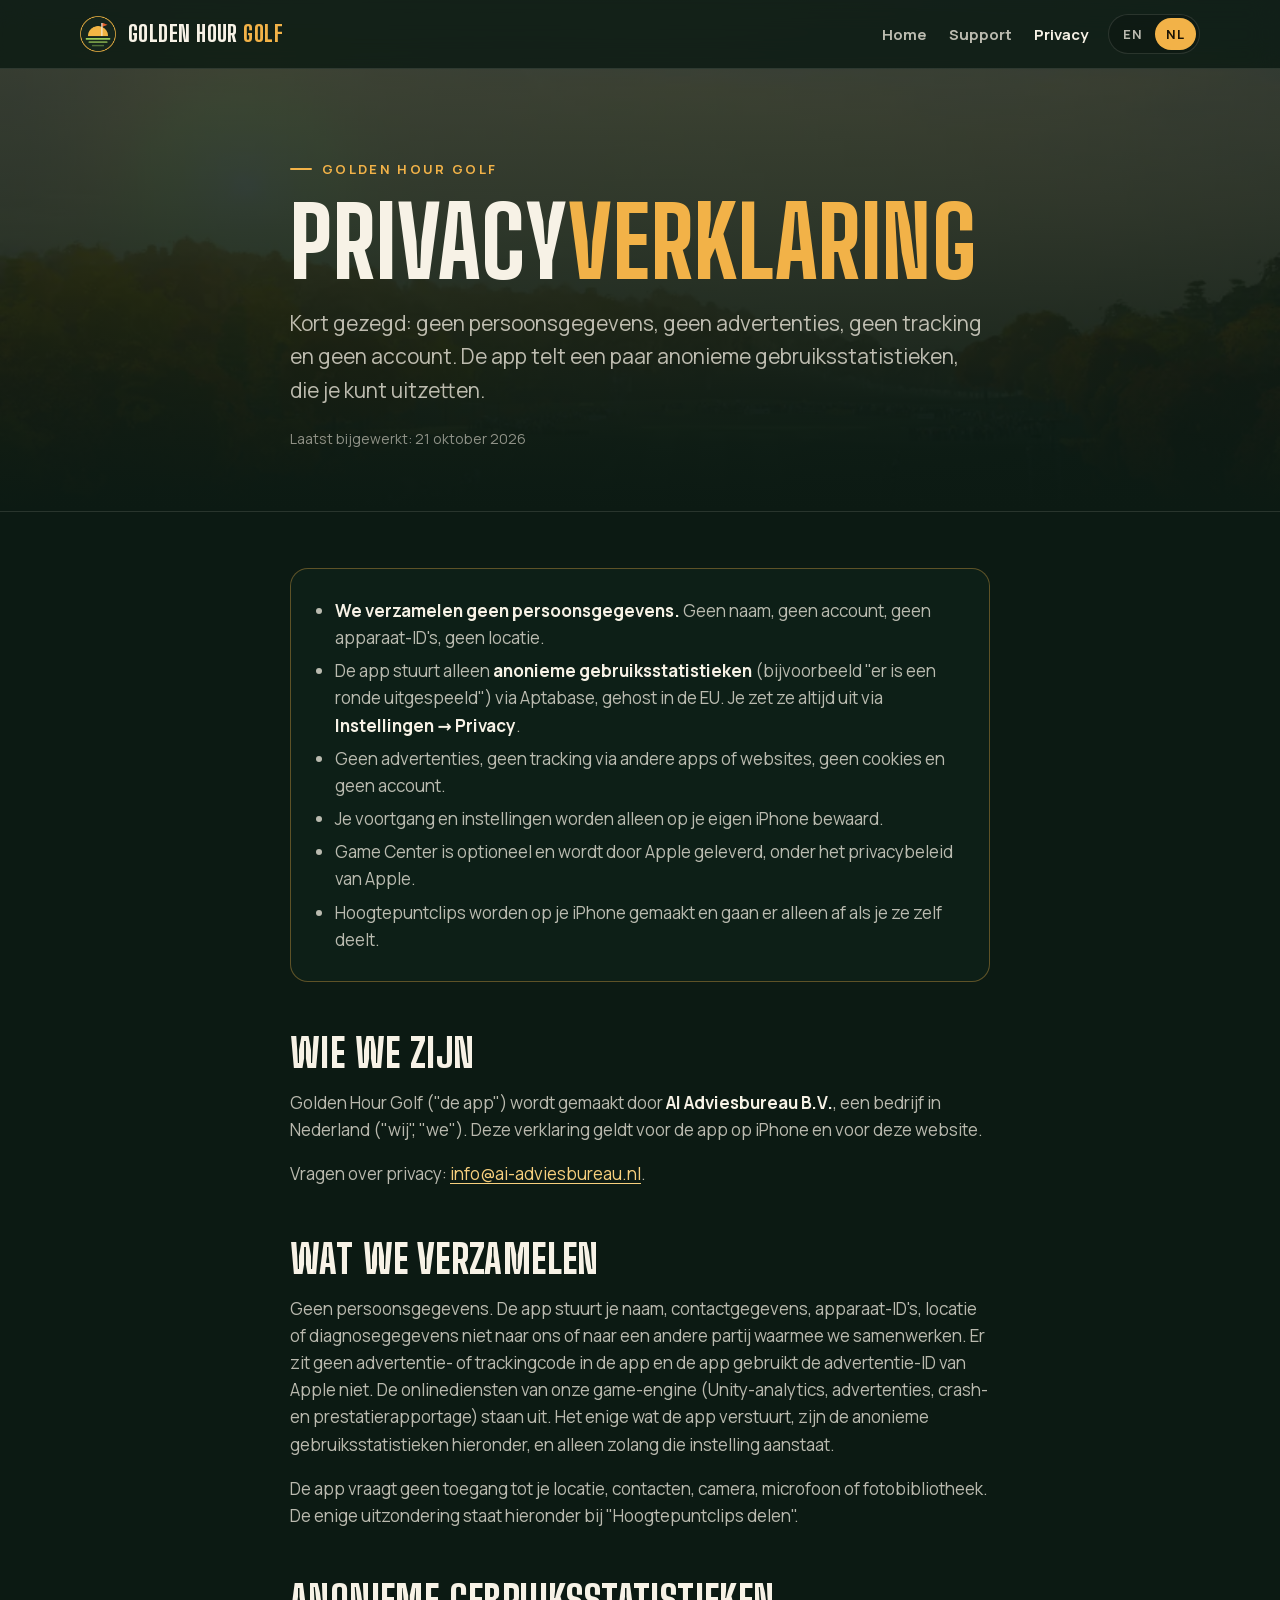
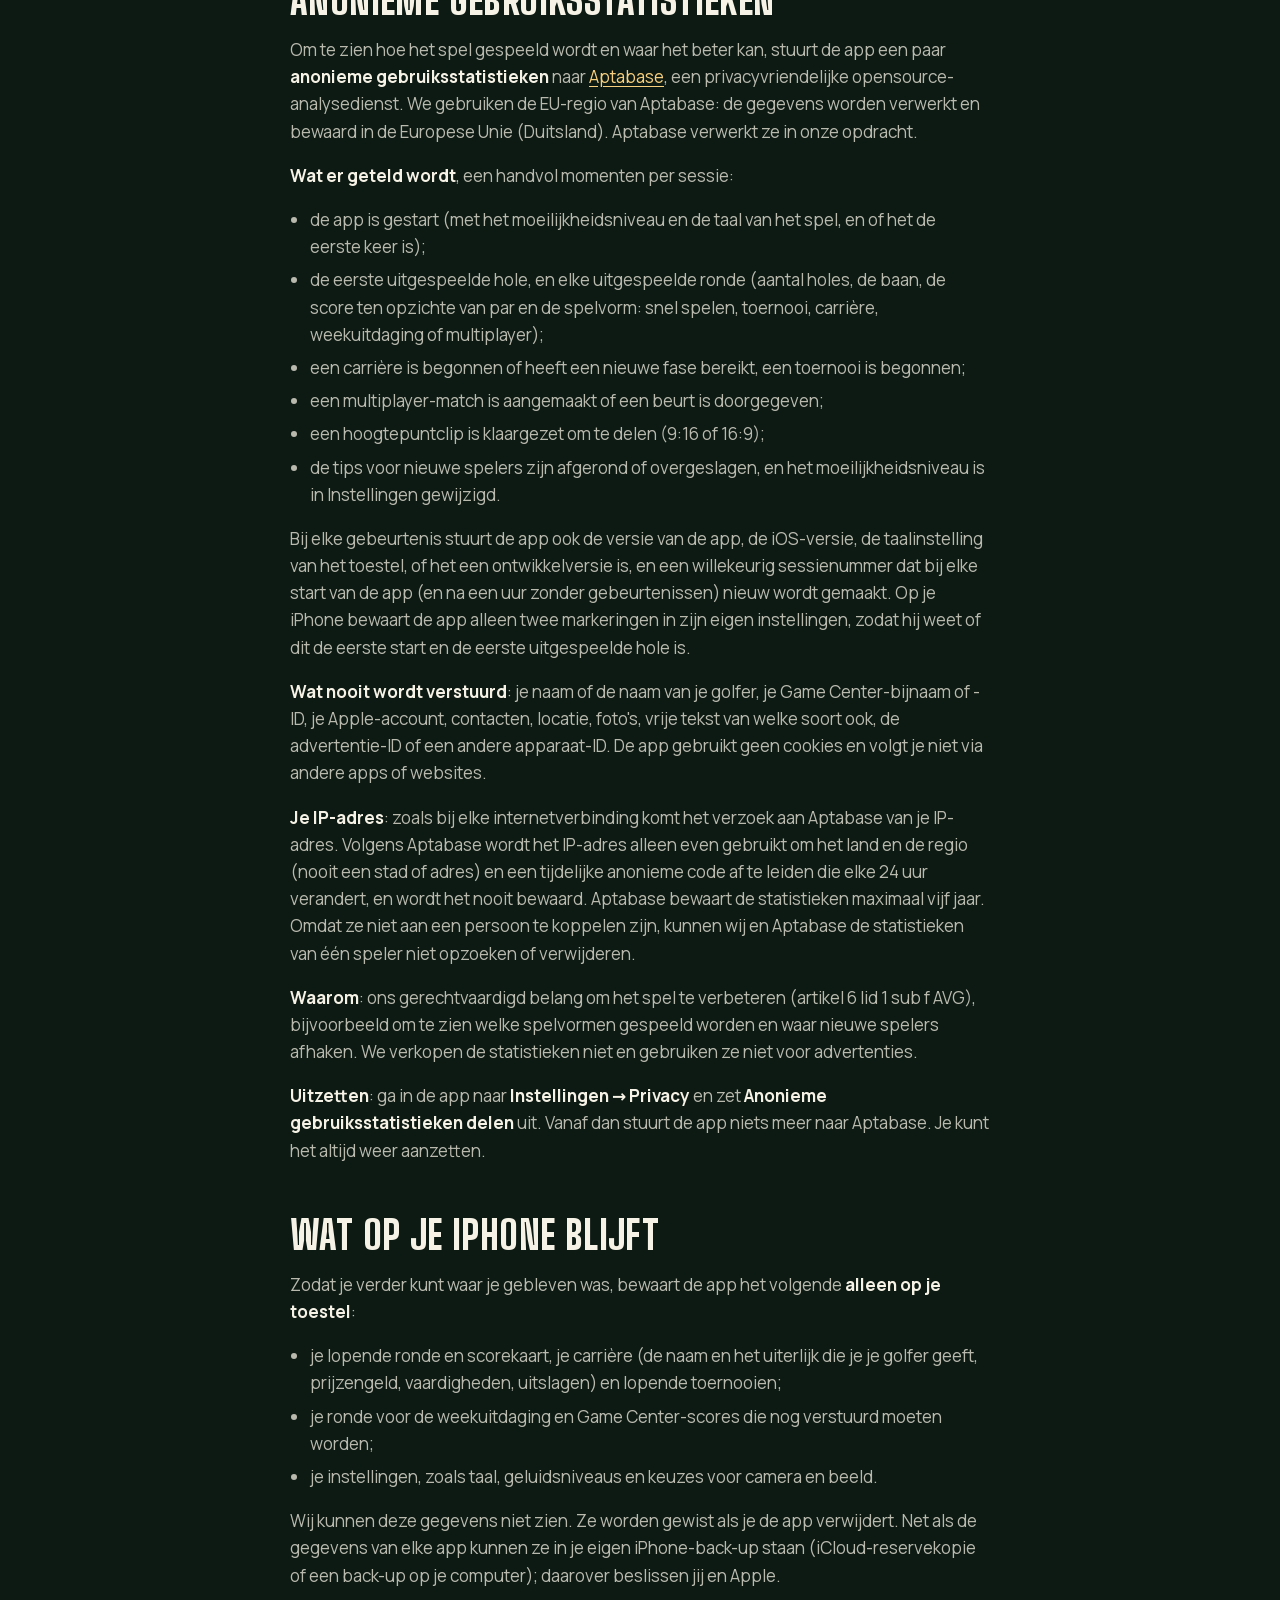
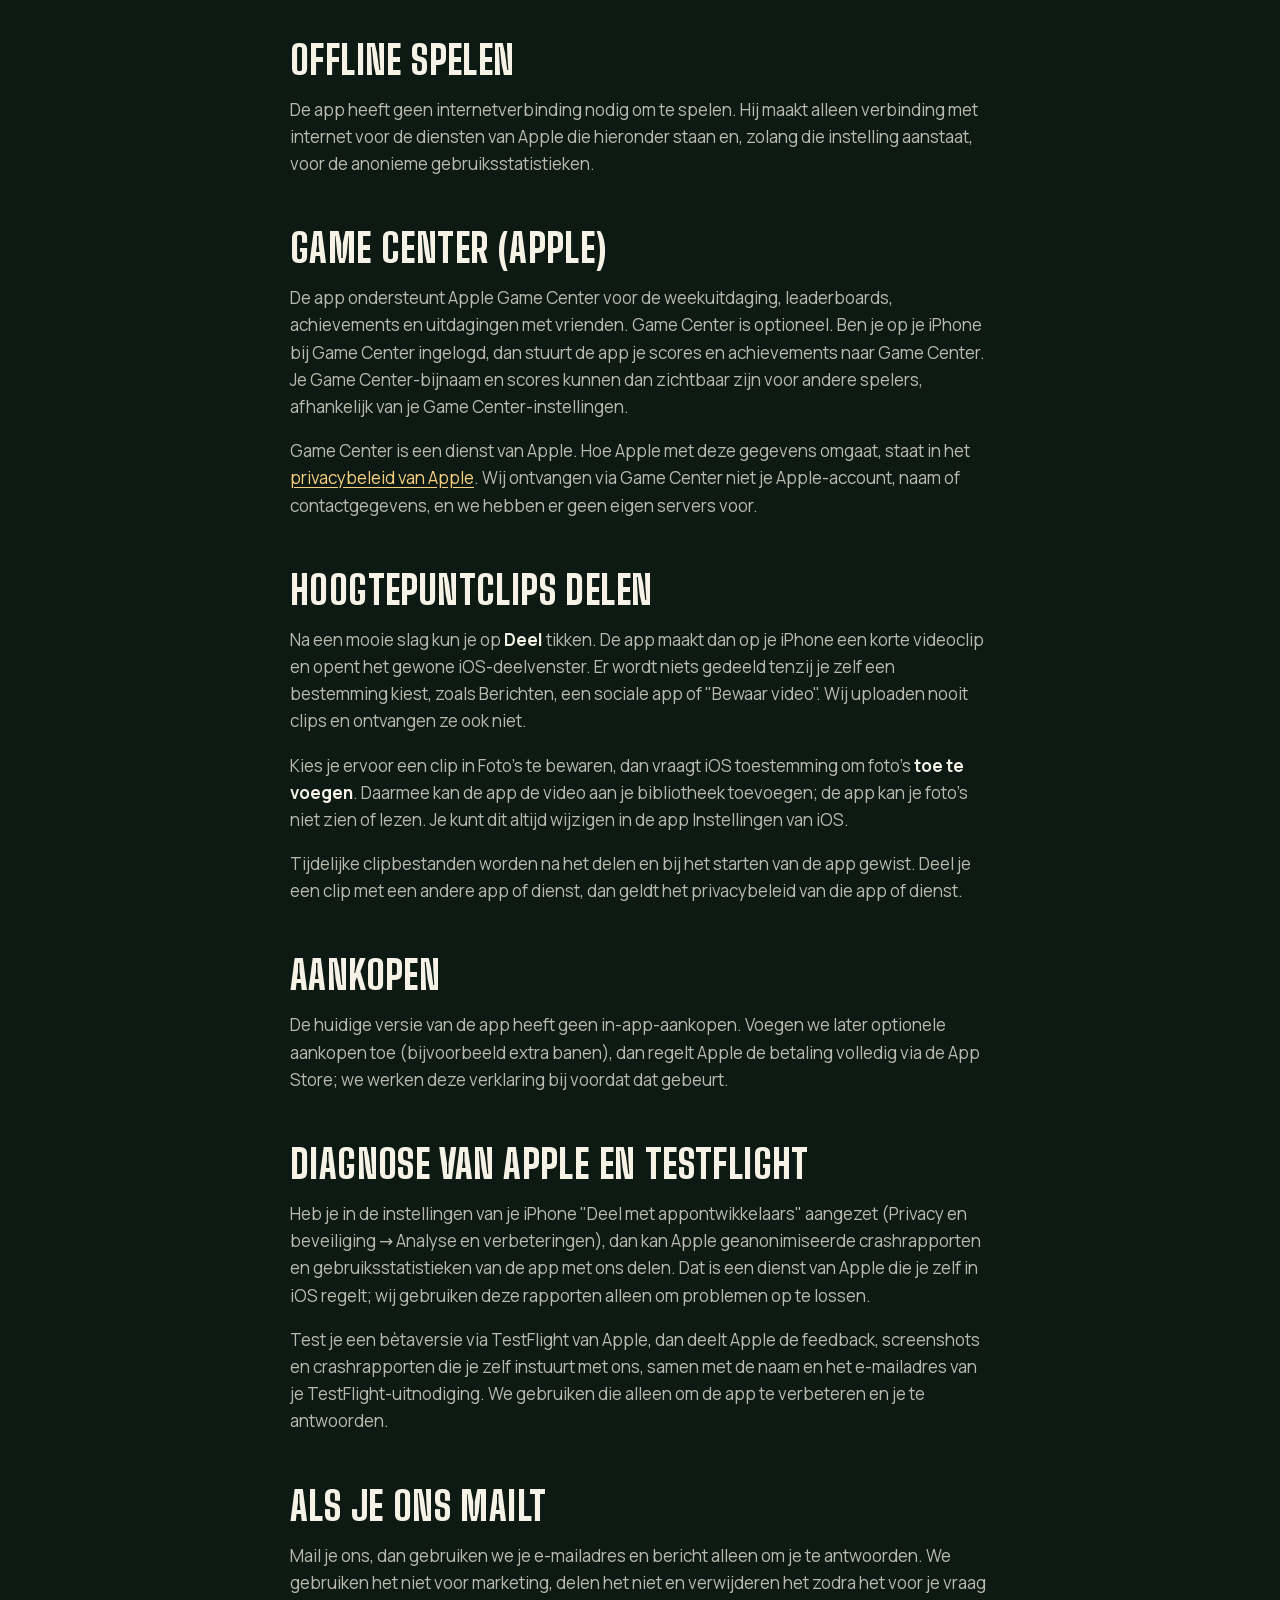
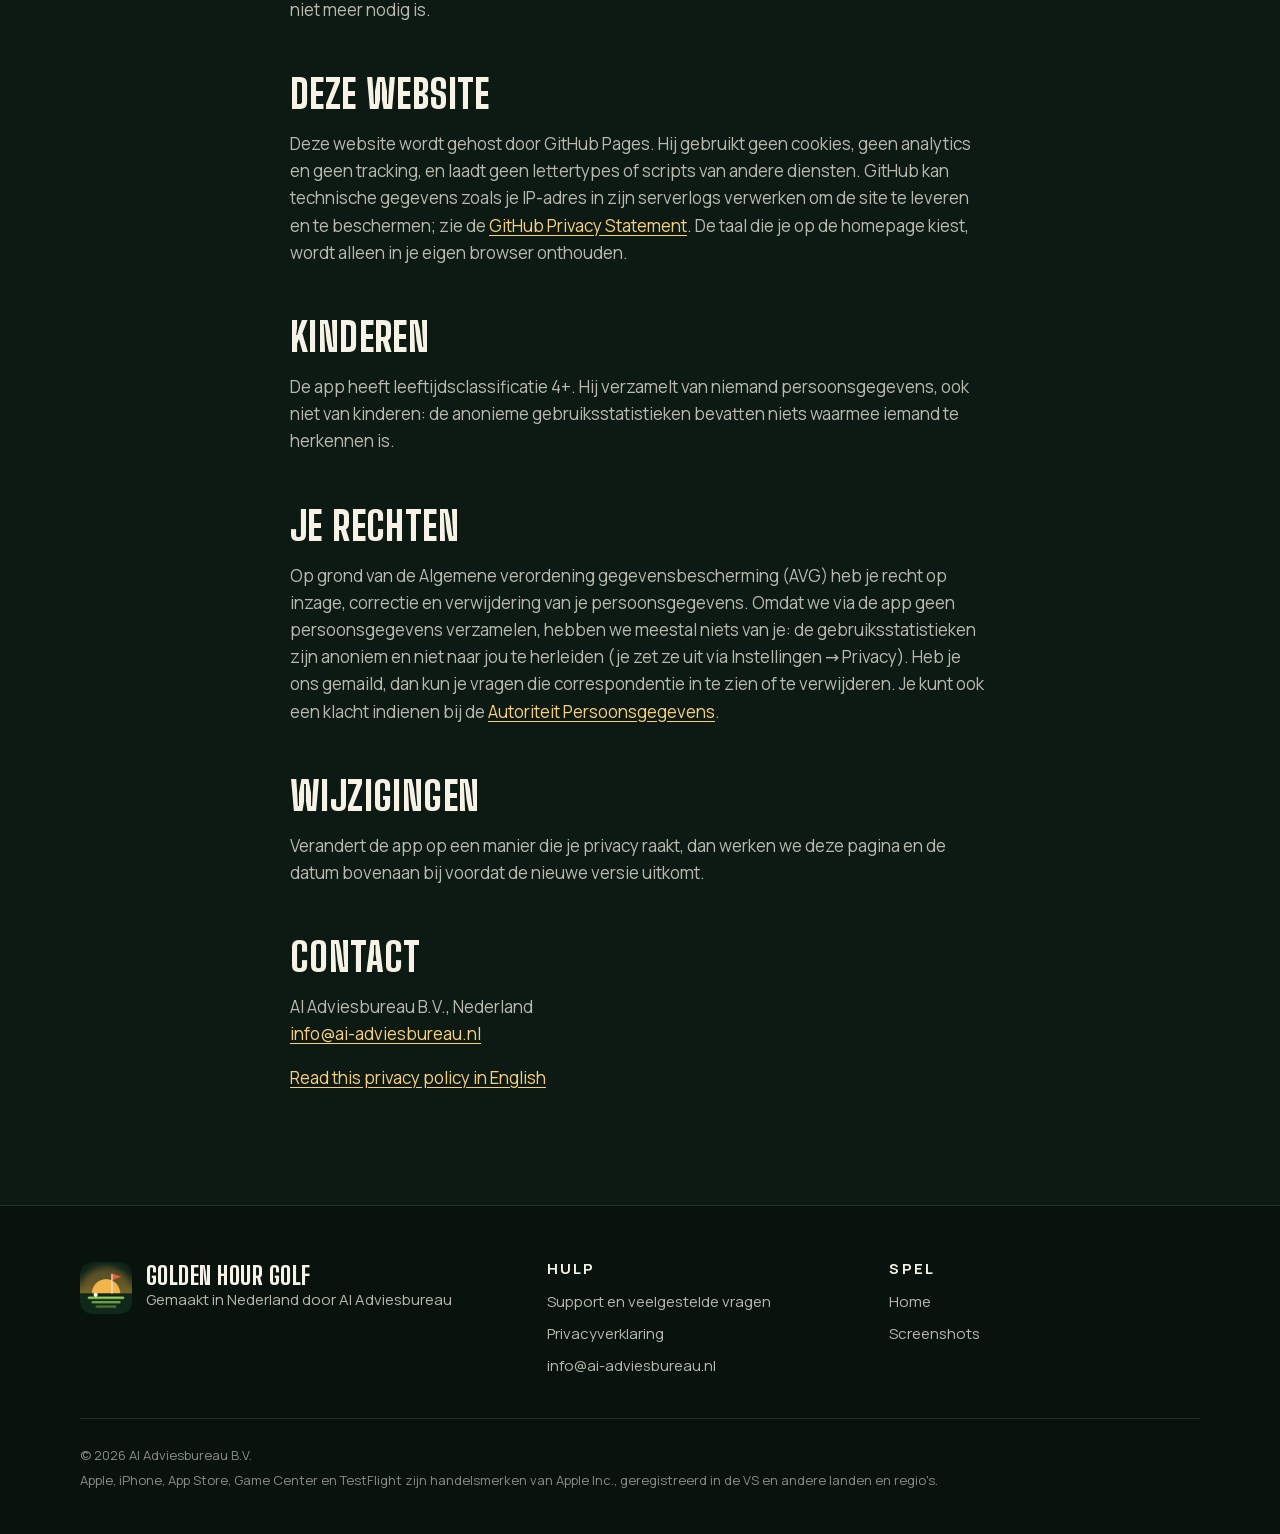
==== commit 4f5aa0f6: "Privacy: anonymous usage statistics (Aptabase, EU)" ====
--- a/privacy-nl.html
+++ b/privacy-nl.html
@@ -4,7 +4,7 @@
   <meta charset="utf-8">
   <meta name="viewport" content="width=device-width, initial-scale=1, viewport-fit=cover">
   <title>Privacyverklaring · Golden Hour Golf</title>
-  <meta name="description" content="Privacyverklaring van Golden Hour Golf voor iPhone. We verzamelen geen persoonsgegevens: geen advertenties, geen analytics, geen tracking, geen account.">
+  <meta name="description" content="Privacyverklaring van Golden Hour Golf voor iPhone. Geen advertenties, geen tracking, geen account. Alleen anonieme gebruiksstatistieken (in de EU), die je kunt uitzetten.">
   <link rel="canonical" href="https://ai-adviesbureau.github.io/golden-hour-golf/privacy-nl.html">
   <link rel="alternate" hreflang="en" href="https://ai-adviesbureau.github.io/golden-hour-golf/privacy.html">
   <link rel="alternate" hreflang="nl" href="https://ai-adviesbureau.github.io/golden-hour-golf/privacy-nl.html">
@@ -44,16 +44,17 @@
       <div class="wrap">
         <p class="eyebrow">Golden Hour Golf</p>
         <h1>Privacy<span class="gold">verklaring</span></h1>
-        <p class="lead">Kort gezegd: we verzamelen niets. Geen advertenties, geen analytics, geen tracking en geen account.</p>
-        <p class="updated">Laatst bijgewerkt: 16 oktober 2026</p>
+        <p class="lead">Kort gezegd: geen persoonsgegevens, geen advertenties, geen tracking en geen account. De app telt een paar anonieme gebruiksstatistieken, die je kunt uitzetten.</p>
+        <p class="updated">Laatst bijgewerkt: 21 oktober 2026</p>
       </div>
     </div>
 
     <article class="wrap doc">
       <div class="summary-box">
         <ul>
-          <li><strong>We verzamelen, bewaren en delen geen persoonsgegevens.</strong> Het privacylabel van de app in de App Store is "Geen gegevens verzameld" ("Data Not Collected").</li>
-          <li>Geen advertenties, geen analytics, geen tracking, geen SDK's van derden daarvoor, en geen account.</li>
+          <li><strong>We verzamelen geen persoonsgegevens.</strong> Geen naam, geen account, geen apparaat-ID's, geen locatie.</li>
+          <li>De app stuurt alleen <strong>anonieme gebruiksstatistieken</strong> (bijvoorbeeld "er is een ronde uitgespeeld") via Aptabase, gehost in de EU. Je zet ze altijd uit via <strong>Instellingen → Privacy</strong>.</li>
+          <li>Geen advertenties, geen tracking via andere apps of websites, geen cookies en geen account.</li>
           <li>Je voortgang en instellingen worden alleen op je eigen iPhone bewaard.</li>
           <li>Game Center is optioneel en wordt door Apple geleverd, onder het privacybeleid van Apple.</li>
           <li>Hoogtepuntclips worden op je iPhone gemaakt en gaan er alleen af als je ze zelf deelt.</li>
@@ -65,8 +66,25 @@
       <p>Vragen over privacy: <a href="mailto:info@ai-adviesbureau.nl">info@ai-adviesbureau.nl</a>.</p>
 
       <h2>Wat we verzamelen</h2>
-      <p>Niets. De app stuurt geen persoonsgegevens, gebruiksgegevens, apparaat-ID's, locatie of diagnosegegevens naar ons of naar een andere partij waarmee we samenwerken. Er zit geen advertentie-, analytics- of trackingcode in de app en de app gebruikt de advertentie-ID van Apple niet. De onlinediensten van onze game-engine (Unity-analytics, advertenties, crash- en prestatierapportage) staan uit.</p>
+      <p>Geen persoonsgegevens. De app stuurt je naam, contactgegevens, apparaat-ID's, locatie of diagnosegegevens niet naar ons of naar een andere partij waarmee we samenwerken. Er zit geen advertentie- of trackingcode in de app en de app gebruikt de advertentie-ID van Apple niet. De onlinediensten van onze game-engine (Unity-analytics, advertenties, crash- en prestatierapportage) staan uit. Het enige wat de app verstuurt, zijn de anonieme gebruiksstatistieken hieronder, en alleen zolang die instelling aanstaat.</p>
       <p>De app vraagt geen toegang tot je locatie, contacten, camera, microfoon of fotobibliotheek. De enige uitzondering staat hieronder bij "Hoogtepuntclips delen".</p>
+
+      <h2>Anonieme gebruiksstatistieken</h2>
+      <p>Om te zien hoe het spel gespeeld wordt en waar het beter kan, stuurt de app een paar <strong>anonieme gebruiksstatistieken</strong> naar <a href="https://aptabase.com" rel="noopener">Aptabase</a>, een privacyvriendelijke opensource-analysedienst. We gebruiken de EU-regio van Aptabase: de gegevens worden verwerkt en bewaard in de Europese Unie (Duitsland). Aptabase verwerkt ze in onze opdracht.</p>
+      <p><strong>Wat er geteld wordt</strong>, een handvol momenten per sessie:</p>
+      <ul>
+        <li>de app is gestart (met het moeilijkheidsniveau en de taal van het spel, en of het de eerste keer is);</li>
+        <li>de eerste uitgespeelde hole, en elke uitgespeelde ronde (aantal holes, de baan, de score ten opzichte van par en de spelvorm: snel spelen, toernooi, carrière, weekuitdaging of multiplayer);</li>
+        <li>een carrière is begonnen of heeft een nieuwe fase bereikt, een toernooi is begonnen;</li>
+        <li>een multiplayer-match is aangemaakt of een beurt is doorgegeven;</li>
+        <li>een hoogtepuntclip is klaargezet om te delen (9:16 of 16:9);</li>
+        <li>de tips voor nieuwe spelers zijn afgerond of overgeslagen, en het moeilijkheidsniveau is in Instellingen gewijzigd.</li>
+      </ul>
+      <p>Bij elke gebeurtenis stuurt de app ook de versie van de app, de iOS-versie, de taalinstelling van het toestel, of het een ontwikkelversie is, en een willekeurig sessienummer dat bij elke start van de app (en na een uur zonder gebeurtenissen) nieuw wordt gemaakt. Op je iPhone bewaart de app alleen twee markeringen in zijn eigen instellingen, zodat hij weet of dit de eerste start en de eerste uitgespeelde hole is.</p>
+      <p><strong>Wat nooit wordt verstuurd</strong>: je naam of de naam van je golfer, je Game Center-bijnaam of -ID, je Apple-account, contacten, locatie, foto's, vrije tekst van welke soort ook, de advertentie-ID of een andere apparaat-ID. De app gebruikt geen cookies en volgt je niet via andere apps of websites.</p>
+      <p><strong>Je IP-adres</strong>: zoals bij elke internetverbinding komt het verzoek aan Aptabase van je IP-adres. Volgens Aptabase wordt het IP-adres alleen even gebruikt om het land en de regio (nooit een stad of adres) en een tijdelijke anonieme code af te leiden die elke 24 uur verandert, en wordt het nooit bewaard. Aptabase bewaart de statistieken maximaal vijf jaar. Omdat ze niet aan een persoon te koppelen zijn, kunnen wij en Aptabase de statistieken van één speler niet opzoeken of verwijderen.</p>
+      <p><strong>Waarom</strong>: ons gerechtvaardigd belang om het spel te verbeteren (artikel 6 lid 1 sub f AVG), bijvoorbeeld om te zien welke spelvormen gespeeld worden en waar nieuwe spelers afhaken. We verkopen de statistieken niet en gebruiken ze niet voor advertenties.</p>
+      <p><strong>Uitzetten</strong>: ga in de app naar <strong>Instellingen → Privacy</strong> en zet <strong>Anonieme gebruiksstatistieken delen</strong> uit. Vanaf dan stuurt de app niets meer naar Aptabase. Je kunt het altijd weer aanzetten.</p>
 
       <h2>Wat op je iPhone blijft</h2>
       <p>Zodat je verder kunt waar je gebleven was, bewaart de app het volgende <strong>alleen op je toestel</strong>:</p>
@@ -78,7 +96,7 @@
       <p>Wij kunnen deze gegevens niet zien. Ze worden gewist als je de app verwijdert. Net als de gegevens van elke app kunnen ze in je eigen iPhone-back-up staan (iCloud-reservekopie of een back-up op je computer); daarover beslissen jij en Apple.</p>
 
       <h2>Offline spelen</h2>
-      <p>De app heeft geen internetverbinding nodig om te spelen. Hij maakt alleen verbinding met internet voor de diensten van Apple die hieronder staan.</p>
+      <p>De app heeft geen internetverbinding nodig om te spelen. Hij maakt alleen verbinding met internet voor de diensten van Apple die hieronder staan en, zolang die instelling aanstaat, voor de anonieme gebruiksstatistieken.</p>
 
       <h2>Game Center (Apple)</h2>
       <p>De app ondersteunt Apple Game Center voor de weekuitdaging, leaderboards, achievements en uitdagingen met vrienden. Game Center is optioneel. Ben je op je iPhone bij Game Center ingelogd, dan stuurt de app je scores en achievements naar Game Center. Je Game Center-bijnaam en scores kunnen dan zichtbaar zijn voor andere spelers, afhankelijk van je Game Center-instellingen.</p>
@@ -103,10 +121,10 @@
       <p>Deze website wordt gehost door GitHub Pages. Hij gebruikt geen cookies, geen analytics en geen tracking, en laadt geen lettertypes of scripts van andere diensten. GitHub kan technische gegevens zoals je IP-adres in zijn serverlogs verwerken om de site te leveren en te beschermen; zie de <a href="https://docs.github.com/en/site-policy/privacy-policies/github-general-privacy-statement" rel="noopener">GitHub Privacy Statement</a>. De taal die je op de homepage kiest, wordt alleen in je eigen browser onthouden.</p>
 
       <h2>Kinderen</h2>
-      <p>De app heeft leeftijdsclassificatie 4+. Omdat hij geen persoonsgegevens verzamelt, verzamelt hij ook geen gegevens van kinderen.</p>
+      <p>De app heeft leeftijdsclassificatie 4+. Hij verzamelt van niemand persoonsgegevens, ook niet van kinderen: de anonieme gebruiksstatistieken bevatten niets waarmee iemand te herkennen is.</p>
 
       <h2>Je rechten</h2>
-      <p>Op grond van de Algemene verordening gegevensbescherming (AVG) heb je recht op inzage, correctie en verwijdering van je persoonsgegevens. Omdat we via de app geen persoonsgegevens verzamelen, hebben we meestal niets van je; heb je ons gemaild, dan kun je vragen die correspondentie in te zien of te verwijderen. Je kunt ook een klacht indienen bij de <a href="https://www.autoriteitpersoonsgegevens.nl" rel="noopener">Autoriteit Persoonsgegevens</a>.</p>
+      <p>Op grond van de Algemene verordening gegevensbescherming (AVG) heb je recht op inzage, correctie en verwijdering van je persoonsgegevens. Omdat we via de app geen persoonsgegevens verzamelen, hebben we meestal niets van je: de gebruiksstatistieken zijn anoniem en niet naar jou te herleiden (je zet ze uit via Instellingen → Privacy). Heb je ons gemaild, dan kun je vragen die correspondentie in te zien of te verwijderen. Je kunt ook een klacht indienen bij de <a href="https://www.autoriteitpersoonsgegevens.nl" rel="noopener">Autoriteit Persoonsgegevens</a>.</p>
 
       <h2>Wijzigingen</h2>
       <p>Verandert de app op een manier die je privacy raakt, dan werken we deze pagina en de datum bovenaan bij voordat de nieuwe versie uitkomt.</p>
